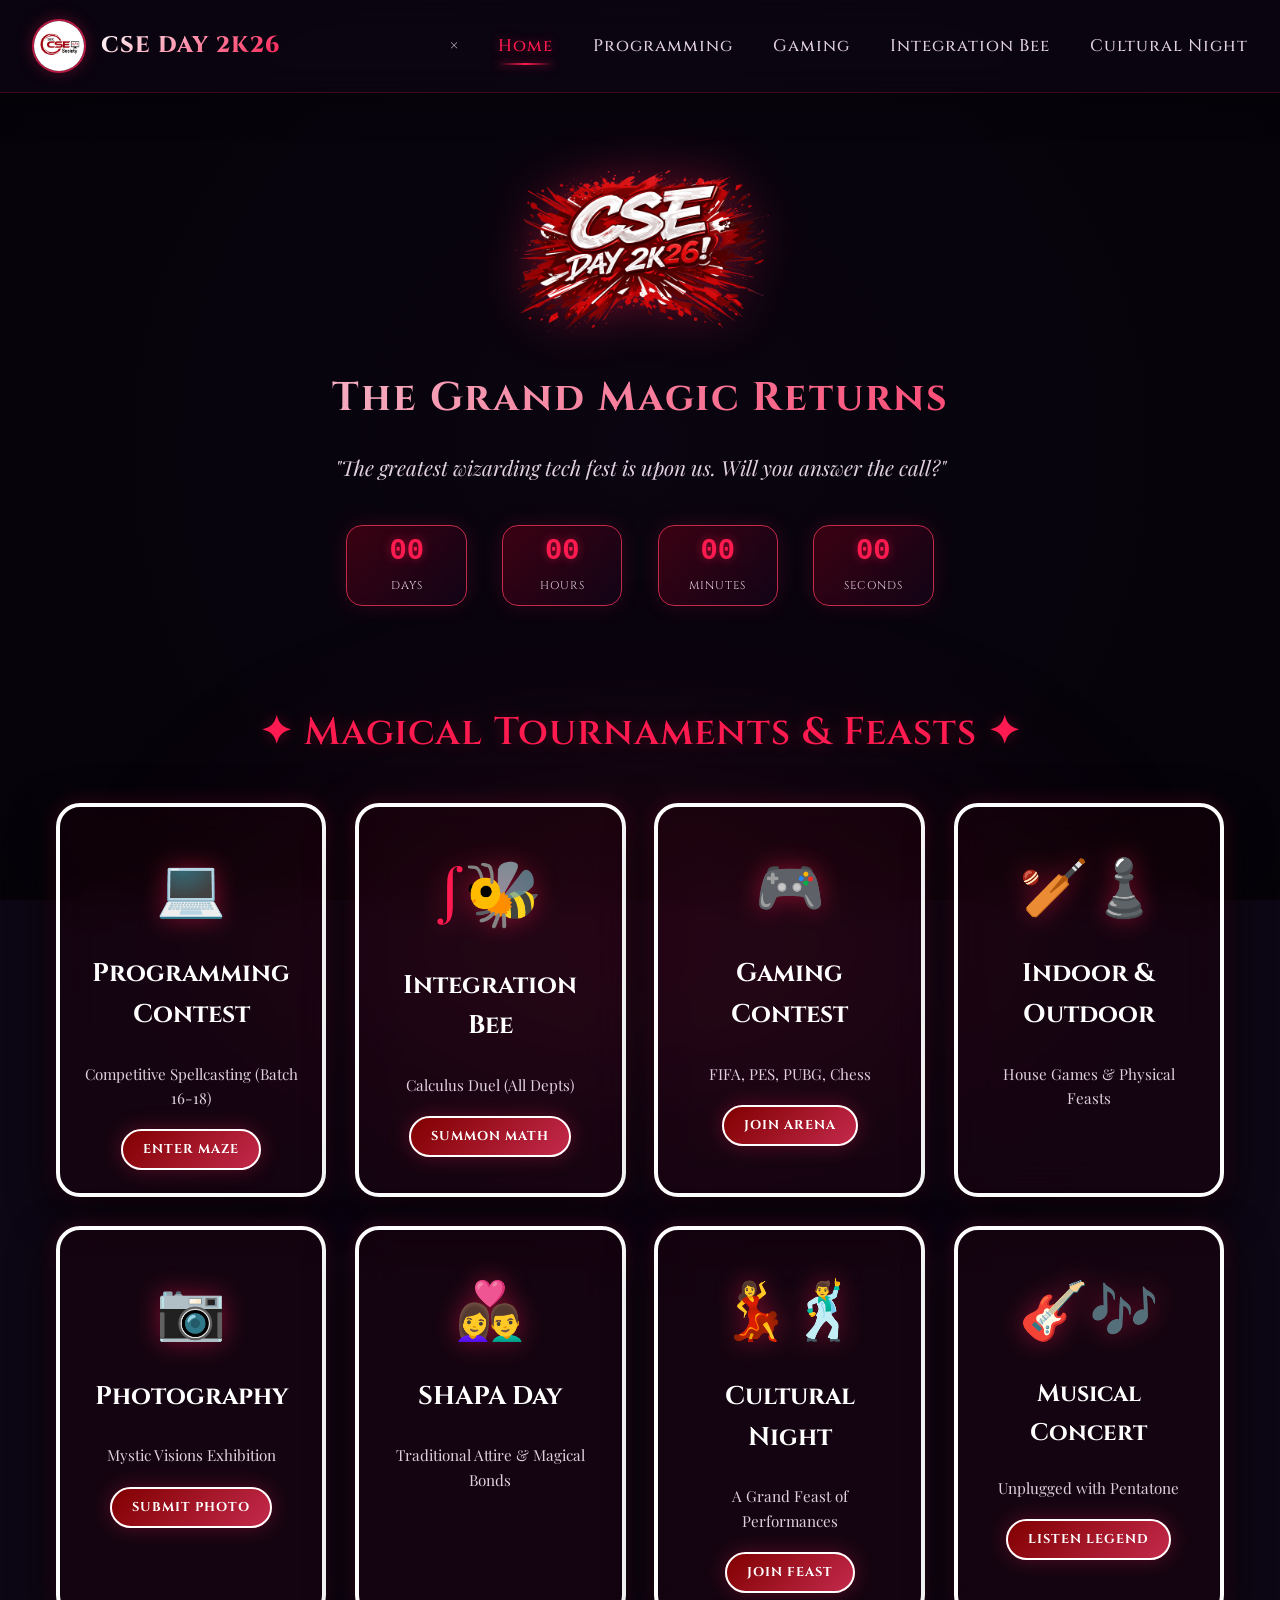
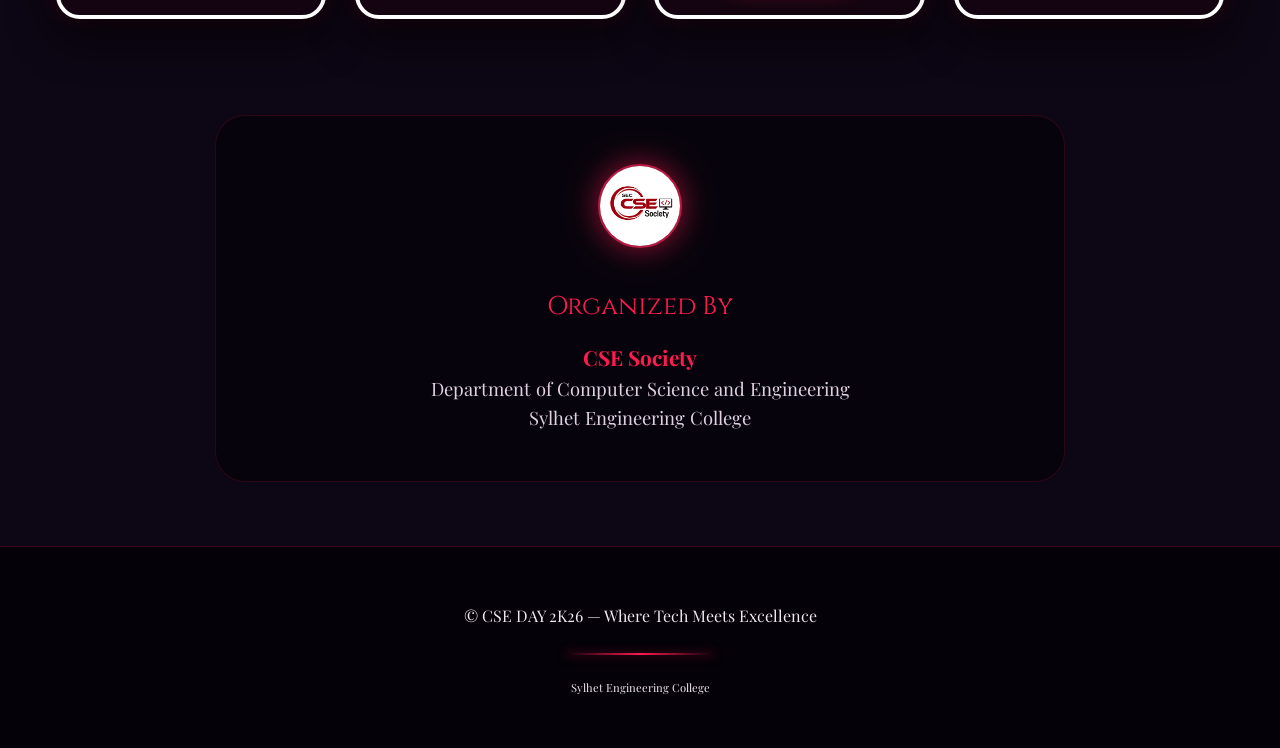
==== index.html @ 351ba182 "first" ====
<!DOCTYPE html>
<html lang="en">

<head>
  <meta charset="UTF-8">
  <meta name="viewport" content="width=device-width, initial-scale=1.0, viewport-fit=cover">
  <title>CSE DAY 2K26 | Tech Fest</title>
  <link rel="preconnect" href="https://fonts.googleapis.com">
  <link rel="preconnect" href="https://fonts.gstatic.com" crossorigin>
  <link
    href="https://fonts.googleapis.com/css2?family=Inter:opsz,wght@14..32,300;14..32,400;14..32,500;14..32,600;14..32,700&family=Cinzel:wght@400;500;600;700;800;900&family=Playfair+Display:ital,wght@0,400;0,500;0,600;0,700;1,400&display=swap"
    rel="stylesheet">
  <link rel="stylesheet" href="style.css">
  <style>
    /* Home specific minimal tweaks */
    .hero-content {
      position: relative;
      z-index: 5;
    }

    .countdown-container {
      margin: 2.5rem auto 0;
      animation: fadeInUp 1.5s ease;
    }

    .time-group {
      background: linear-gradient(135deg, rgba(80, 0, 20, 0.7), rgba(20, 5, 25, 0.8));
      border: 1px solid #c42a4c;
      box-shadow: 0 0 20px rgba(184, 26, 68, 0.2);
      backdrop-filter: blur(8px);
      padding: 0.6rem 1.2rem;
      border-radius: 16px;
      min-width: 80px;
      display: inline-block;
      margin: 0 0.5rem;
    }

    .time-group span:first-child {
      font-size: 1.8rem;
      font-weight: 700;
      font-family: monospace;
      display: block;
      line-height: 1.2;
      color: #ff1a4f;
      text-shadow: 0 0 10px rgba(255, 26, 79, 0.5);
    }

    .time-label {
      color: #e0d0e0;
      font-family: 'Cinzel', serif;
      font-size: 0.7rem;
      text-transform: uppercase;
      letter-spacing: 1px;
    }

    .event-card {
      padding: 2rem 1.5rem;
    }

    .events-grid {
      display: grid;
      grid-template-columns: repeat(auto-fit, minmax(260px, 1fr));
      gap: 1.8rem;
      max-width: 1200px;
      margin: 0 auto;
    }

    .section-title {
      text-align: center;
      font-size: 2.4rem;
      font-family: 'Cinzel', serif;
      margin-bottom: 2.5rem;
      font-weight: 600;
      color: #ff1a4f;
      letter-spacing: 1px;
      text-shadow: 0 0 15px rgba(255, 26, 79, 0.3);
    }

    @keyframes fadeInUp {
      from {
        opacity: 0;
        transform: translateY(20px);
      }

      to {
        opacity: 1;
        transform: translateY(0);
      }
    }
  </style>
</head>

<body>
  <div class="stars" id="starsContainer"></div>
  <div class="nav-overlay" id="navOverlay"></div>

  <!-- THE LEGENDARY FLYING BROOMSTICK -->
  <div class="broomstick" id="magicBroom">
    <svg viewBox="0 0 100 40" xmlns="http://www.w3.org/2000/svg">
      <path d="M5 20 C 5 20, 15 15, 30 18 C 45 21, 60 17, 75 20" stroke="#4a2c1d" stroke-width="3" fill="none"
        stroke-linecap="round" />
      <path d="M75 20 C 80 15, 95 12, 95 20 C 95 28, 80 25, 75 20" fill="#d4af37" opacity="0.8" />
      <path d="M72 18 L 98 12 M 72 20 L 98 20 M 72 22 L 98 28" stroke="#f0e68c" stroke-width="0.5" />
      <rect x="70" y="17" width="3" height="6" rx="1" fill="#8b4513" />
    </svg>
  </div>

  <div class="main-wrapper">

    <nav class="navbar">
      <div class="nav-container">
        <a href="index.html" class="nav-logo">
          <img src="images/logo.png" alt="CSE Society" class="logo-img"
            onerror="this.src='https://placehold.co/50x50/800000/ffffff?text=CSE'">
          <span class="logo-text">CSE DAY 2K26</span>
        </a>
        <ul class="nav-menu" id="navMenu">
          <div class="close-menu" id="closeMenu">&times;</div>
          <li><a href="index.html" class="nav-link active">Home</a></li>
          <li><a href="pages/programming.html" class="nav-link">Programming</a></li>
          <li><a href="pages/gaming.html" class="nav-link">Gaming</a></li>
          <li><a href="pages/integration-bee.html" class="nav-link">Integration Bee</a></li>
          <li><a href="pages/cultural.html" class="nav-link">Cultural Night</a></li>
        </ul>
        <div class="hamburger" id="hamburger">
          <span></span><span></span><span></span>
        </div>
      </div>
    </nav>

    <main>
      <!-- Legendary Flying Broomstick (Multi-Layered SVG) -->
      <div class="broomstick" id="magicBroom">
        <svg viewBox="0 0 512 512" style="filter: drop-shadow(0 0 10px rgba(255,26,79,0.3));">
          <!-- Handle -->
          <path
            d="M480 32c-17.7 0-32 14.3-32 32 0 4.1 1.1 7.9 2.9 11.4L208.6 317.7c-5.5-2.4-11.6-3.7-18.1-3.7-23.4 0-42.5 19.1-42.5 42.5s19.1 42.5 42.5 42.5 42.5-19.1 42.5-42.5c0-6.5-1.4-12.6-3.7-18.1L472.6 96.9c3.5 1.8 7.3 2.9 11.4 2.9 17.7 0 32-14.3 32-32s-14.3-32-32-32z"
            fill="#5d2f11" />
          <!-- Bristles Layer 1 -->
          <path d="M168 320c-40 0-80 20-100 60-20 40-20 90 10 110s90 10 110-10 20-90-20-160z" fill="#9e7e10" />
          <!-- Bristles Layer 2 -->
          <path d="M140 340c-30 0-60 15-75 45-15 30-15 70 5 85s70 5 85-5 15-70-15-125z" fill="#c9a11d" />
          <!-- Twine -->
          <rect x="175" y="325" width="40" height="15" rx="5" transform="rotate(-45 175 325)" fill="#b81a44" />
        </svg>
      </div>

      <div class="hero-aura"></div>
      <section class="hp-hero hero reveal" style="text-align:center; padding: 4rem 1.5rem 2rem; position:relative;">
        <div class="hero-content">
          <img src="images/event.png" alt="CSE DAY 2K26" class="event-logo"
            style="max-width:300px; margin: 0 auto; filter: drop-shadow(0 0 25px rgba(255,26,79,0.4)); display:block; animation: subtleFloat 3s infinite ease-in-out;"
            onerror="this.src='https://placehold.co/300x150/800000/ffffff?text=CSE+DAY+2K26'">
          <h1 class="hp-title event-title mt-2"
            style="font-family:'Cinzel', serif; font-size:2.5rem; margin:0.6rem 0 0.8rem; background: linear-gradient(135deg, #f0e0e8, #ff1a4f); -webkit-background-clip: text; background-clip: text; color: transparent; letter-spacing:2px;">
            The Grand Magic Returns</h1>
          <p class="hp-subtitle" style="font-size:1.3rem; color:#e0d0e0; font-style:italic;">"The greatest wizarding
            tech fest is upon us. Will you answer the call?"</p>

          <div class="countdown-container">
            <div class="countdown-card" style="display:flex; justify-content:center; gap:1.2rem; flex-wrap:wrap;">
              <div class="time-group"><span id="days">00</span><span class="time-label">Days</span></div>
              <div class="time-group"><span id="hours">00</span><span class="time-label">Hours</span></div>
              <div class="time-group"><span id="minutes">00</span><span class="time-label">Minutes</span></div>
              <div class="time-group"><span id="seconds">00</span><span class="time-label">Seconds</span></div>
            </div>
          </div>
        </div>
      </section>

      <!-- SHOWCASE CARDS SECTION -->
      <section class="events-section reveal" style="padding: 2rem 1.5rem;">
        <div class="container" style="max-width:1400px; margin:0 auto;">
          <h2 class="section-title">✦ Magical Tournaments & Feasts ✦</h2>
          <div class="events-grid explorer-grid">

            <!-- 1. Programming Contest -->
            <div class="event-card detail-card" style="margin:0; text-align:center;">
              <div class="card-inner">
                <span class="live-icon icon-code" style="font-size: 3.5rem;">💻</span>
                <h3 style="color:#ffffff; font-size:1.6rem; font-family:'Cinzel', serif;">Programming Contest</h3>
                <p style="color:#e0d0e0; margin-bottom:1.5rem; font-size:0.95rem;">Competitive Spellcasting (Batch
                  16-18)</p>
                <a href="pages/programming.html" class="register-btn"
                  style="padding:10px 20px; font-size:0.8rem; text-decoration:none;">Enter Maze</a>
              </div>
            </div>

            <!-- 2. Integration Bee -->
            <div class="event-card detail-card" style="margin:0; text-align:center;">
              <div class="card-inner">
                <div class="live-icon"
                  style="font-size: 4rem; color:#ff1a4f; font-family: 'Playfair Display', serif; display:inline-block;">
                  ∫<span class="flying-bee">🐝</span>
                </div>
                <h3 style="color:#ffffff; font-size:1.6rem; font-family:'Cinzel', serif; margin-top:0.5rem;">Integration
                  Bee</h3>
                <p style="color:#e0d0e0; margin-bottom:1.5rem; font-size:0.95rem;">Calculus Duel (All Depts)</p>
                <a href="pages/integration-bee.html" class="register-btn"
                  style="padding:10px 20px; font-size:0.8rem; text-decoration:none;" target="_blank">Summon Math</a>
              </div>
            </div>

            <!-- 3. Gaming Contest -->
            <div class="event-card detail-card" style="margin:0; text-align:center;">
              <div class="card-inner">
                <span class="live-icon icon-game" style="font-size: 3.5rem;">🎮</span>
                <h3 style="color:#ffffff; font-size:1.6rem; font-family:'Cinzel', serif;">Gaming Contest</h3>
                <p style="color:#e0d0e0; margin-bottom:1.5rem; font-size:0.95rem;">FIFA, PES, PUBG, Chess</p>
                <a href="pages/gaming.html" class="register-btn"
                  style="padding:10px 20px; font-size:0.8rem; text-decoration:none;">Join Arena</a>
              </div>
            </div>

            <!-- 4. Indoor & Outdoor Games -->
            <div class="event-card detail-card" style="margin:0; text-align:center;">
              <div class="card-inner">
                <span class="live-icon icon-sport" style="font-size: 3.5rem;">🏏♟️</span>
                <h3 style="color:#ffffff; font-size:1.6rem; font-family:'Cinzel', serif;">Indoor & Outdoor</h3>
                <p style="color:#e0d0e0; margin-bottom:1.5rem; font-size:0.95rem;">House Games & Physical Feasts</p>
                <!-- <span class="register-btn" -->
                <!-- style="background:rgba(255,255,255,0.05); border-color:rgba(255,255,255,0.2); padding:10px 20px; font-size:0.8rem; cursor:default; opacity:0.7;">On-site</span> -->
              </div>
            </div>

            <!-- 5. Photography Exhibition -->
            <div class="event-card detail-card" style="margin:0; text-align:center;">
              <div class="card-inner">
                <span class="live-icon icon-photo" style="font-size: 3.5rem;">📷</span>
                <h3 style="color:#ffffff; font-size:1.6rem; font-family:'Cinzel', serif;">Photography</h3>
                <p style="color:#e0d0e0; margin-bottom:1.5rem; font-size:0.95rem;">Mystic Visions Exhibition</p>
                <a href="https://www.facebook.com/share/p/17U1YcgSrh/" class="register-btn"
                  style="padding:10px 20px; font-size:0.8rem; text-decoration:none;">Submit Photo</a>

                <!-- <span class="register-btn" style="background:rgba(255,255,255,0.05); border-color:rgba(255,255,255,0.2); padding:10px 20px; font-size:0.8rem; cursor:default; opacity:0.7;">Coming Soon</span> -->
              </div>
            </div>

            <!-- 6. SHAPA Day -->
            <div class="event-card detail-card" style="margin:0; text-align:center;">
              <div class="card-inner">
                <span class="live-icon icon-love" style="font-size: 3.5rem;">👩‍❤️‍👨</span>
                <h3 style="color:#ffffff; font-size:1.6rem; font-family:'Cinzel', serif;">SHAPA Day</h3>
                <p style="color:#e0d0e0; margin-bottom:1.5rem; font-size:0.95rem;">Traditional Attire & Magical Bonds
                </p>
                <!-- <span class="register-btn" style="background:rgba(255,255,255,0.05); border-color:rgba(255,255,255,0.2); padding:10px 20px; font-size:0.8rem; cursor:default; opacity:0.7;">April 7</span> -->
              </div>
            </div>

            <!-- 7. Cultural Night -->
            <div class="event-card detail-card" style="margin:0; text-align:center;">
              <div class="card-inner">
                <span class="live-icon icon-dance" style="font-size: 3.5rem;">💃🕺</span>
                <h3 style="color:#ffffff; font-size:1.6rem; font-family:'Cinzel', serif;">Cultural Night</h3>
                <p style="color:#e0d0e0; margin-bottom:1.5rem; font-size:0.95rem;">A Grand Feast of Performances</p>
                <a href="pages/cultural.html" class="register-btn"
                  style="padding:10px 20px; font-size:0.8rem; text-decoration:none;">Join Feast</a>
              </div>
            </div>

            <!-- 8. Musical Concert -->
            <div class="event-card detail-card" style="margin:0; text-align:center;">
              <div class="card-inner">
                <span class="live-icon icon-music" style="font-size: 3.5rem;">🎸🎶</span>
                <h3 style="color:#ffffff; font-size:1.5rem; font-family:'Cinzel', serif;">Musical Concert</h3>
                <p style="color:#e0d0e0; margin-bottom:1.5rem; font-size:0.95rem;">Unplugged with Pentatone</p>
                <a href="pages/cultural.html" class="register-btn"
                  style="padding:10px 20px; font-size:0.8rem; text-decoration:none;">Listen Legend</a>
              </div>
            </div>

          </div>
        </div>
      </section>

      <!-- ORGANIZER SECTION -->
      <section class="organizer-section reveal"
        style="padding: 3rem 1.5rem; text-align: center; max-width:800px; margin:4rem auto; background:rgba(0,0,0,0.4); border-radius:30px; border:1px solid rgba(184,26,68,0.2);">
        <div class="container">
          <div class="organizer-logo">
            <img src="images/logo.png" alt="CSE Society Logo"
              style="height:80px; filter:drop-shadow(0 0 15px rgba(255,26,79,0.6)); border-radius:50%; border:2px solid #b81a44; margin-bottom:1rem;"
              onerror="this.src='https://placehold.co/70x70/800000/ffffff?text=CSE'">
          </div>
          <div class="organizer-title"
            style="font-family:'Cinzel', serif; font-size:1.6rem; color:#ff1a4f; margin-top:1rem; margin-bottom:0.8rem;">
            Organized By</div>
          <div class="organizer-text"
            style="font-family:'Playfair Display', serif; font-size:1.15rem; color:#e0d0e0; line-height:1.6;"><strong
              style="color:#ff1a4f; font-size:1.3rem;">CSE Society</strong><br>Department of Computer Science and
            Engineering<br>Sylhet Engineering College</div>
        </div>
      </section>
    </main>

    <!-- Footer Refined -->
    <footer class="footer">
      <div class="footer-content">
        <p>© CSE DAY 2K26 — Where Tech Meets Excellence</p>
        <div class="magic-separator"></div>
        <p style="font-size:0.7rem;">Sylhet Engineering College</p>
      </div>
    </footer>
  </div>

  <script>
    // Countdown Timer (Revised)
    function updateCountdown() {
      const target = new Date(2026, 3, 7, 9, 0, 0);
      const now = new Date();
      const diff = target - now;
      if (diff <= 0) {
        document.getElementById('days').innerText = '00';
        document.getElementById('hours').innerText = '00';
        document.getElementById('minutes').innerText = '00';
        document.getElementById('seconds').innerText = '00';
        return;
      }
      const days = Math.floor(diff / (1000 * 60 * 60 * 24));
      const hours = Math.floor((diff % (86400000)) / 3600000);
      const mins = Math.floor((diff % 3600000) / 60000);
      const secs = Math.floor((diff % 60000) / 1000);
      document.getElementById('days').innerText = days < 10 ? '0' + days : days;
      document.getElementById('hours').innerText = hours < 10 ? '0' + hours : hours;
      document.getElementById('minutes').innerText = mins < 10 ? '0' + mins : mins;
      document.getElementById('seconds').innerText = secs < 10 ? '0' + secs : secs;
    }
    setInterval(updateCountdown, 1000);
    updateCountdown();

    // Mobile Menu Toggle
    const hamburger = document.getElementById('hamburger');
    const navMenu = document.getElementById('navMenu');
    if (hamburger && navMenu) {
      hamburger.addEventListener('click', () => { navMenu.classList.toggle('active'); hamburger.classList.toggle('active'); });
    }
    document.querySelectorAll('.nav-link').forEach(link => { link.addEventListener('click', () => { if (navMenu) navMenu.classList.remove('active'); }); });

    // Magical Broom Sparkle Trail
    function createSparkle(x, y) {
      const sparkle = document.createElement('div');
      sparkle.className = 'star';
      sparkle.style.width = '3px';
      sparkle.style.height = '3px';
      sparkle.style.left = x + 'px';
      sparkle.style.top = y + 'px';
      sparkle.style.boxShadow = '0 0 8px #ff1a4f';
      sparkle.style.background = '#fff';
      sparkle.style.opacity = '1';
      document.body.appendChild(sparkle);
      setTimeout(() => { sparkle.style.opacity = '0'; sparkle.style.transform = 'translateY(10px)'; setTimeout(() => sparkle.remove(), 1000); }, 100);
    }

    const broom = document.getElementById('magicBroom');
    if (broom) {
      setInterval(() => {
        const rect = broom.getBoundingClientRect();
        createSparkle(rect.left + rect.width / 2, rect.top + rect.height / 2);
      }, 150);
    }

    // Scroll Reveal Intersection Observer
    const observer = new IntersectionObserver((entries) => {
      entries.forEach(entry => {
        if (entry.isIntersecting) {
          entry.target.style.opacity = '1';
          entry.target.style.transform = 'translateY(0)';
        }
      });
    }, { threshold: 0.1 });

    document.querySelectorAll('.reveal').forEach(el => {
      el.style.opacity = '0';
      el.style.transform = 'translateY(30px)';
      el.style.transition = 'all 0.8s cubic-bezier(0.4, 0, 0.2, 1)';
      observer.observe(el);
    });

    // Magical Stars & Particles
    function createStars() {
      const starsDiv = document.getElementById('starsContainer');
      if (!starsDiv) return;
      starsDiv.innerHTML = '';
      for (let i = 0; i < 150; i++) {
        const star = document.createElement('div');
        star.className = 'star';
        const size = Math.random() * 2.5;
        star.style.width = size + 'px'; star.style.height = size + 'px';
        star.style.left = Math.random() * 100 + '%'; star.style.top = Math.random() * 100 + '%';
        star.style.animationDelay = Math.random() * 5 + 's';
        starsDiv.appendChild(star);
      }
    }
    createStars();
  </script>
</body>

</html>
---- style.css ----
html, body {
  width: 100%;
  overflow-x: hidden;
  position: relative;
  background-color: #0d0614;
}

body {
  margin: 0;
  padding: 0;
  color: #f0e6f0;
  font-family: 'Playfair Display', serif;
  line-height: 1.6;
  background-image: 
    radial-gradient(circle at 15% 50%, rgba(60, 10, 30, 0.4), transparent 50%),
    radial-gradient(circle at 85% 30%, rgba(20, 10, 50, 0.4), transparent 50%);
  background-attachment: fixed;
}

/* Animated Stars Background */
.stars {
  position: fixed;
  top: 0;
  left: 0;
  width: 100%;
  height: 100%;
  pointer-events: none;
  z-index: 0;
  background: radial-gradient(circle at center, #0a0510 0%, #050208 100%);
}
.star {
  position: absolute;
  background: white;
  border-radius: 50%;
  opacity: 0;
  animation: twinkle var(--duration, 3s) infinite alternate;
  box-shadow: 0 0 10px rgba(255, 255, 255, 0.8);
}
@keyframes twinkle {
  0% { opacity: 0.1; transform: scale(0.8);}
  100% { opacity: 0.8; transform: scale(1.2);}
}

/* Floating particles (magical dust) */
.particle {
  position: fixed;
  pointer-events: none;
  background: radial-gradient(circle, #ffb3c6, transparent);
  border-radius: 50%;
  filter: blur(3px);
  animation: floatParticle 8s infinite ease-in-out;
  z-index: 0;
  box-shadow: 0 0 15px #ff3366;
}
@keyframes floatParticle {
  0% { transform: translateY(0) translateX(0) scale(1); opacity: 0;}
  50% { opacity: 0.5; transform: translateY(-40px) translateX(30px) scale(1.3);}
  100% { transform: translateY(-80px) translateX(-15px) scale(0.7); opacity: 0;}
}

/* Main content wrapper with overflow clipping for particles and broom */
.main-wrapper {
  position: relative;
  z-index: 2;
  min-height: 100vh;
  display: flex;
  flex-direction: column;
  overflow: hidden; 
  width: 100%;
}
main {
  flex: 1;
}

/* Growing aura behind hero */
.hero-aura {
  position: absolute;
  top: 40%;
  left: 50%;
  transform: translate(-50%, -50%);
  width: 80%;
  height: 500px;
  background: radial-gradient(ellipse, rgba(138, 20, 60, 0.25), transparent 70%);
  filter: blur(80px);
  pointer-events: none;
  z-index: 0;
}

/* Navbar */
.navbar {
  position: sticky;
  top: 0;
  z-index: 100;
  background: rgba(13, 6, 20, 0.7);
  backdrop-filter: blur(16px);
  -webkit-backdrop-filter: blur(16px);
  border-bottom: 1px solid rgba(184, 26, 68, 0.3);
  padding: 1rem 2rem;
  box-shadow: 0 4px 30px rgba(0, 0, 0, 0.5);
}
.nav-container {
  max-width: 1400px;
  margin: 0 auto;
  display: flex;
  justify-content: space-between;
  align-items: center;
}
.nav-logo {
  display: flex;
  align-items: center;
  gap: 15px;
  text-decoration: none;
}
.logo-img {
  height: 50px;
  width: auto;
  border-radius: 50%;
  border: 2px solid #b81a44;
  box-shadow: 0 0 15px rgba(184, 26, 68, 0.4);
  background: #000;
  transition: transform 0.3s ease;
}
.nav-logo:hover .logo-img {
  transform: rotate(5deg) scale(1.05);
}
.logo-text {
  font-family: 'Cinzel', serif;
  font-weight: 800;
  font-size: 1.4rem;
  background: linear-gradient(135deg, #ffffff, #ff1a4f);
  -webkit-background-clip: text;
  background-clip: text;
  color: transparent;
  letter-spacing: 1px;
  text-transform: uppercase;
}
.nav-menu {
  display: flex;
  gap: 2.5rem;
  list-style: none;
}
.nav-link {
  text-decoration: none;
  color: #e0d0e0;
  font-weight: 500;
  font-family: 'Cinzel', serif;
  transition: all 0.3s cubic-bezier(0.25, 0.46, 0.45, 0.94);
  font-size: 1.05rem;
  letter-spacing: 1px;
  position: relative;
  padding: 0.5rem 0;
}
.nav-link::after {
  content: '';
  position: absolute;
  width: 0;
  height: 2px;
  bottom: 0;
  left: 50%;
  background: linear-gradient(90deg, transparent, #ff1a4f, transparent);
  transition: width 0.3s ease, left 0.3s ease;
  box-shadow: 0 0 8px rgba(255, 26, 79, 0.6);
}
.nav-link:hover::after, .nav-link.active::after {
  width: 100%;
  left: 0;
}
.nav-link:hover, .nav-link.active {
  color: #ff1a4f;
  text-shadow: 0 0 10px rgba(255, 26, 79, 0.5);
}
.hamburger {
  display: none;
  flex-direction: column;
  cursor: pointer;
  z-index: 101;
}
.hamburger span {
  width: 30px;
  height: 3px;
  background: #ff1a4f;
  margin: 4px;
  border-radius: 3px;
  transition: 0.4s;
  box-shadow: 0 0 5px rgba(255, 26, 79, 0.5);
}

/* Natural Magical Floating Broom (Restored & Enhanced) */
.broomstick {
  position: fixed; /* Fixed so it follows scroll magically */
  top: 15%;
  left: -300px; /* Start off-screen */
  width: 160px;
  height: auto;
  z-index: 10000; /* Above almost everything */
  filter: drop-shadow(0 0 15px rgba(255, 26, 79, 0.6));
  pointer-events: none;
  transition: transform 0.1s linear; /* Smooth micro-tilts */
  opacity: 1;
}

/* Permanent Magic Float for All Cards */
@keyframes magicFloat {
  0%, 100% { transform: translateY(0) rotate(0deg); }
  25% { transform: translateY(-12px) rotate(-1.5deg); }
  75% { transform: translateY(8px) rotate(1.5deg); }
}

.floating-card, .detail-card {
  animation: magicFloat 8s infinite ease-in-out;
}

/* Scroll Reveal Base Classes */
.reveal {
  opacity: 0;
  transform: translateY(30px);
  transition: all 0.8s cubic-bezier(0.4, 0, 0.2, 1);
}
.reveal.active {
  opacity: 1;
  transform: translateY(0);
}

/* "Live" Event Icon Animations */
.live-icon { display: block; margin-bottom: 1rem; filter: drop-shadow(0 0 12px rgba(255, 26, 79, 0.45)); position:relative; transition: transform 0.3s ease;}

/* Icon: Code Duel (Pulsing) */
.icon-code { animation: techPulse 2.5s infinite alternate ease-in-out; }
@keyframes techPulse { from { transform: scale(1); filter: brightness(1); } to { transform: scale(1.1); filter: brightness(1.3) drop-shadow(0 0 15px #ff1a4f); } }

/* Icon: Gaming (Floating) */
.icon-game { animation: controllerFloat 3.5s infinite ease-in-out; }
@keyframes controllerFloat { 0%, 100% { transform: translateY(0) rotate(-5deg); } 50% { transform: translateY(-15px) rotate(5deg); } }

/* Icon: Sports (Bouncing) */
.icon-sport { animation: sportBlink 2s infinite ease-in-out; }
@keyframes sportBlink { 0%, 100% { transform: scale(1); opacity: 1; } 50% { transform: scale(1.1); opacity: 0.85; } }

/* Icon: Photo (Soft Snap) */
.icon-photo { animation: focusSnap 4s infinite ease-in-out; }
@keyframes focusSnap { 0%, 100% { transform: scale(1); } 90% { transform: scale(1); } 95% { transform: scale(0.9); } }

/* Icon: SHAPA (Heartbeat) */
.icon-love { animation: magicHeartbeat 1.8s infinite cubic-bezier(0.4, 0, 0.6, 1); }
@keyframes magicHeartbeat { 0% { transform: scale(1); } 14% { transform: scale(1.25); } 28% { transform: scale(1); } 42% { transform: scale(1.25); } 70% { transform: scale(1); } }

/* Icon: Cultural (Rhythmic Sway) */
.icon-dance { animation: vibeSway 3s infinite ease-in-out; transform-origin: bottom; }
@keyframes vibeSway { 0%, 100% { transform: rotate(-8deg); } 50% { transform: rotate(8deg); } }

/* Icon: Music (Floating Notes) */
.icon-music { animation: meloFloat 4.5s infinite ease-in-out; }
@keyframes meloFloat { 0%, 100% { transform: translateY(0) scale(1); } 50% { transform: translateY(-12px) scale(1.05); } }

/* Page Generic Hero */
.event-detail-hero {
  text-align: center;
  padding: 4rem 1.5rem 2rem;
  position: relative;
}
.glowing-text {
  font-size: 3.5rem;
  color: #ffffff;
  text-shadow: 0 0 25px rgba(255, 26, 79, 0.6), 0 0 10px rgba(128, 0, 32, 0.8);
  margin-bottom: 0.5rem;
  letter-spacing: 2px;
  text-transform: uppercase;
}
.event-detail-hero p {
  font-size: 1.3rem;
  color: #e6d0dc;
  max-width: 700px;
  margin: 0 auto;
  font-style: italic;
  opacity: 0.9;
}

/* Detailed Cards - Refined for HP Style (Crystal Glass Overhaul) */
.detail-card {
  max-width: 900px;
  margin: 1rem auto 4rem;
  background: rgba(45, 0, 10, 0.25); /* Crystal Subtlety Reverted */
  padding: 3rem;
  border-radius: 24px;
  border: 4px solid #ffffff; /* Premium White Border */
  backdrop-filter: blur(20px);
  -webkit-backdrop-filter: blur(20px);
  box-shadow: 0 15px 45px rgba(0, 0, 0, 0.8), 0 0 20px rgba(184, 26, 68, 0.3);
  transition: all 0.4s cubic-bezier(0.175, 0.885, 0.32, 1.275);
  animation: magicFloat 8s infinite ease-in-out;
}
.detail-card:hover {
  transform: translateY(-12px) scale(1.02);
  box-shadow: 0 25px 60px rgba(0, 0, 0, 0.9), 0 0 50px rgba(255, 26, 79, 0.7);
  border-color: #ff1a4f;
  background: rgba(80, 0, 20, 0.4);
}
.detail-card h2 {
  font-family: 'Cinzel', serif;
  font-size: 2.2rem;
  color: #ffffff;
  border-bottom: 2px solid rgba(255, 255, 255, 0.2);
  padding-bottom: 0.5rem;
  margin-bottom: 1.5rem;
}
.rules-list {
  margin: 0 0 2rem 1.5rem;
}
.rules-list li {
  margin-bottom: 0.8rem;
  font-size: 1.15rem;
  color: #e0d0e0;
  position: relative;
  list-style: none;
}
.rules-list li::before {
  content: '✦';
  color: #ff1a4f;
  position: absolute;
  left: -25px;
  top: 1px;
  font-size: 1rem;
  text-shadow: 0 0 5px rgba(255, 26, 79, 0.6);
}

/* Prize Badges */
.prize-badge {
  background: linear-gradient(135deg, rgba(80, 20, 40, 0.8), rgba(30, 5, 15, 0.9));
  display: inline-flex;
  align-items: center;
  padding: 8px 18px;
  border-radius: 30px;
  margin: 8px 6px;
  font-size: 1.05rem;
  border: 1px solid rgba(184, 26, 68, 0.4);
  box-shadow: 0 4px 15px rgba(0,0,0,0.4);
  color: #fff;
  font-family: 'Cinzel', serif;
  transition: all 0.3s ease;
}
.prize-badge:hover {
  transform: translateY(-3px) scale(1.05);
  border-color: #ff1a4f;
  box-shadow: 0 8px 25px rgba(255, 26, 79, 0.3);
}

/* Generic Button */
.register-btn {
  background: linear-gradient(135deg, #800000, #c42a4c);
  border: 2px solid #ffffff;
  padding: 14px 35px;
  font-size: 1.2rem;
  font-weight: bold;
  border-radius: 50px;
  color: #ffffff;
  cursor: pointer;
  transition: all 0.3s cubic-bezier(0.175, 0.885, 0.32, 1.275);
  font-family: 'Cinzel', serif;
  margin-top: 2rem;
  box-shadow: 0 0 20px rgba(184, 26, 68, 0.4);
  text-transform: uppercase;
  letter-spacing: 1px;
}
.register-btn:hover {
  transform: scale(1.08) translateY(-4px);
  box-shadow: 0 10px 40px rgba(255, 26, 79, 0.8);
  border-color: #ff1a4f;
}

/* Footer Focus */
.footer {
  background: rgba(5, 2, 8, 0.95);
  border-top: 1px solid rgba(184, 26, 68, 0.3);
  text-align: center;
  padding: 2.5rem 1.5rem;
  margin-top: auto;
  backdrop-filter: blur(15px);
}
.magic-separator {
  width: 150px;
  height: 2px;
  background: linear-gradient(90deg, transparent, #ff1a4f, transparent);
  margin: 1.5rem auto;
  box-shadow: 0 0 10px rgba(255, 26, 79, 0.5);
}
/* Mobile Menu Overlay Backdrop */
.nav-overlay {
  position: fixed;
  top: 0;
  left: 0;
  width: 100%;
  height: 100%;
  background: rgba(0, 0, 0, 0.7);
  backdrop-filter: blur(8px);
  z-index: 998;
  opacity: 0;
  visibility: hidden;
  transition: opacity 0.4s ease;
}
.nav-overlay.active {
  opacity: 1;
  visibility: visible;
}

/* ULTIMATE RESPONSIVE REFINEMENT (v3) */
html, body { overflow-x: hidden; width: 100%; position: relative;}
.main-wrapper { overflow: hidden; width: 100%; position: relative;}

.explorer-grid {
  display: grid;
  grid-template-columns: repeat(4, 1fr);
  grid-gap: 2.5rem;
  max-width: 1400px;
  margin: 4rem auto;
  padding: 0 2rem;
}

@media (max-width: 1200px) {
  .explorer-grid { grid-template-columns: repeat(3, 1fr); gap: 2rem; }
}

@media (max-width: 900px) {
  .explorer-grid { grid-template-columns: repeat(2, 1fr); gap: 1.5rem; padding: 0 1.5rem; }
  .glowing-text { font-size: 2.8rem; }
  .navbar { padding: 1rem 1.5rem; }
}

@media (max-width: 768px) {
  .close-menu { 
    display: block !important; 
    position: absolute; 
    top: 25px; 
    right: 25px; 
    font-size: 2.5rem; 
    color: #ff1a4f; 
    cursor: pointer; 
    z-index: 1001;
    line-height: 1;
  }
  .nav-menu {
    position: fixed;
    right: -100%;
    top: 0;
    flex-direction: column;
    background: rgba(25, 0, 10, 0.98); 
    backdrop-filter: blur(35px);
    width: 280px; /* Simplified Width */
    height: 100vh;
    padding: 6rem 1.5rem;
    gap: 2rem;
    transition: 0.5s cubic-bezier(0.19, 1, 0.22, 1);
    box-shadow: -15px 0 40px rgba(0,0,0,0.9);
    border-left: 2px solid rgba(255, 26, 79, 0.5);
    border-radius: 40px 0 0 40px; 
    z-index: 1000;
    align-items: center;
    text-align: center;
  }
  .nav-menu.active { right: 0; }
  .hamburger { display: flex; }
  
  .detail-card { padding: 2.5rem; margin-bottom: 2.5rem; }
}

@media (max-width: 600px) {
  /* THE MAGICAL 2-COLUMN MOBILE GRID WITH X-AXIS MARGIN */
  .explorer-grid { 
    grid-template-columns: 1fr 1fr; 
    column-gap: 0.8rem; 
    row-gap: 1.2rem;
    padding: 0 1.5rem; /* Increased X Margin for the Grid */
    margin: 2.5rem auto;
  }
  .detail-card { 
    padding: 1.2rem 0.8rem; 
    border-radius: 18px; 
    border-width: 3px; 
    margin: 0 0.2rem; /* Subtle Extra Card Margin */
  }
  .detail-card h3 { font-size: 1.1rem !important; margin-top: 0.5rem; }
  .live-icon { font-size: 2.2rem !important; margin-bottom: 0.5rem !important; }
  .register-btn { font-size: 0.75rem !important; padding: 10px 12px !important; }

  .glowing-text { font-size: 2.2rem; }
  .navbar { padding: 0.8rem 1.2rem; }
  .logo-text { font-size: 1.2rem; }
  .logo-img { height: 42px; }
  .broomstick { width: 100px; }
}
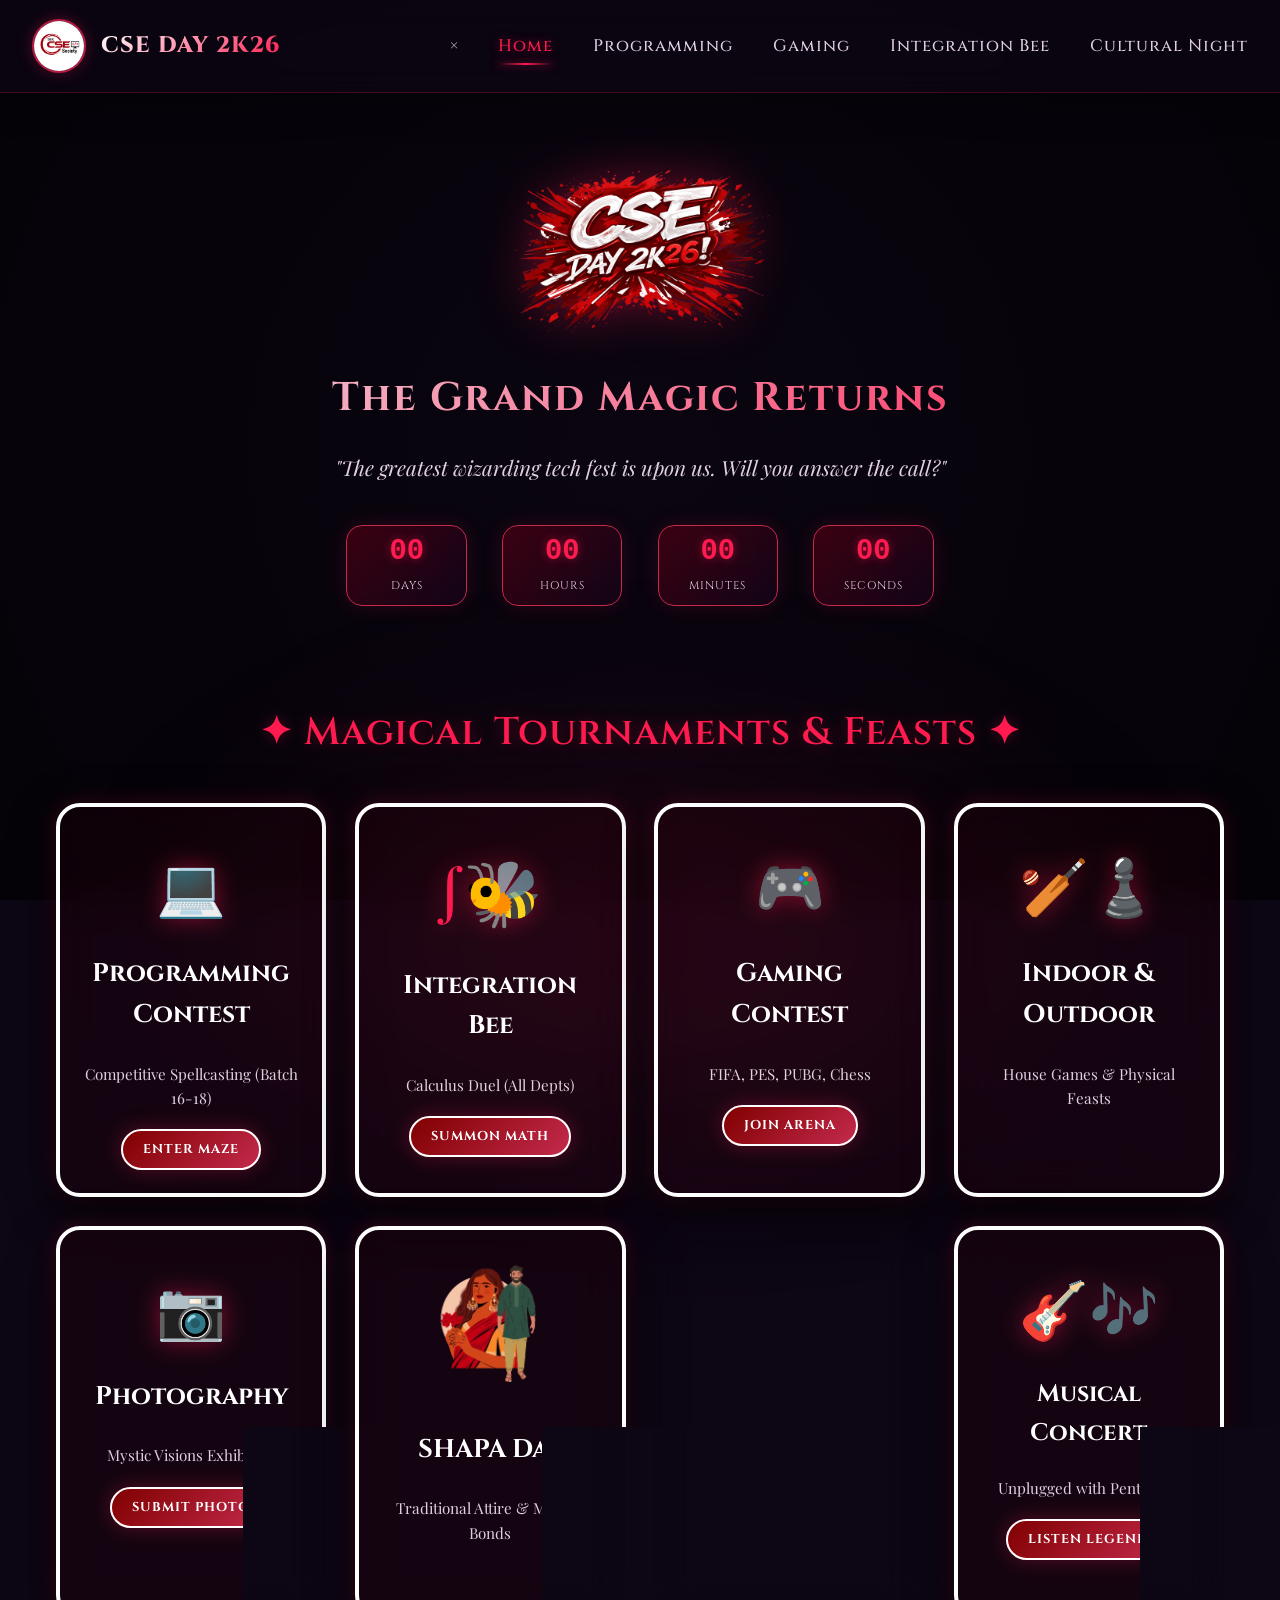
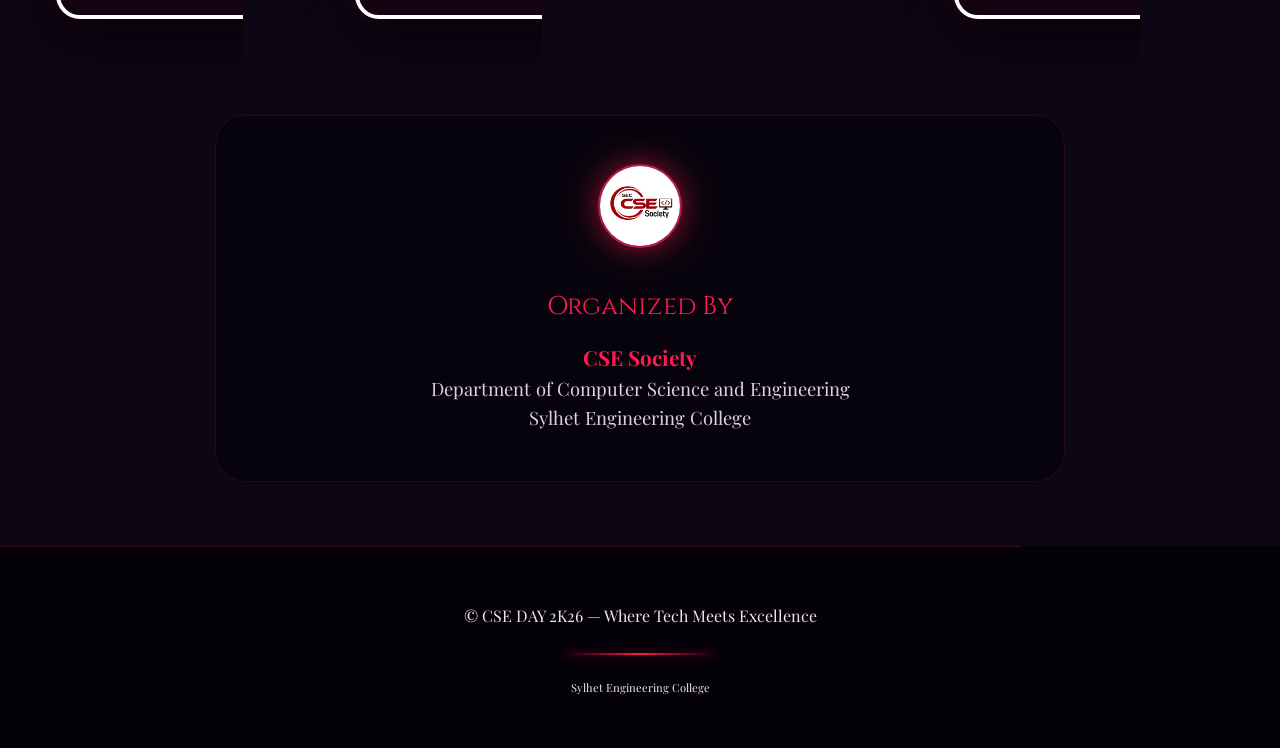
==== commit d53b6e74: "second" ====
--- a/index.html
+++ b/index.html
@@ -95,7 +95,7 @@
   <div class="nav-overlay" id="navOverlay"></div>
 
   <!-- THE LEGENDARY FLYING BROOMSTICK -->
-  <div class="broomstick" id="magicBroom">
+  <div class="broomstick static-broom" id="staticBroom">
     <svg viewBox="0 0 100 40" xmlns="http://www.w3.org/2000/svg">
       <path d="M5 20 C 5 20, 15 15, 30 18 C 45 21, 60 17, 75 20" stroke="#4a2c1d" stroke-width="3" fill="none"
         stroke-linecap="round" />
@@ -239,7 +239,7 @@
             <!-- 6. SHAPA Day -->
             <div class="event-card detail-card" style="margin:0; text-align:center;">
               <div class="card-inner">
-                <span class="live-icon icon-love" style="font-size: 3.5rem;">👩‍❤️‍👨</span>
+                <img src="images/shapa day.png" alt="SHAPA Day" style="width: 120px; height: 120px; object-fit: contain; margin-bottom: 1rem;">
                 <h3 style="color:#ffffff; font-size:1.6rem; font-family:'Cinzel', serif;">SHAPA Day</h3>
                 <p style="color:#e0d0e0; margin-bottom:1.5rem; font-size:0.95rem;">Traditional Attire & Magical Bonds
                 </p>
@@ -352,11 +352,55 @@
     }
 
     const broom = document.getElementById('magicBroom');
+    const staticBroom = document.getElementById('staticBroom');
+    
     if (broom) {
+      // Random flight pattern for main broomstick
+      const flights = ['randomFlight1', 'randomFlight2', 'randomFlight3', 'randomFlight4'];
+      
+      function startRandomFlight() {
+        const randomFlight = flights[Math.floor(Math.random() * flights.length)];
+        broom.style.animation = `${randomFlight} 8s linear forwards`;
+        
+        // After animation completes, start next random flight
+        setTimeout(() => {
+          startRandomFlight();
+        }, 8000);
+      }
+      
+      startRandomFlight();
+      
+      // Sparkle trail for main broomstick
       setInterval(() => {
         const rect = broom.getBoundingClientRect();
         createSparkle(rect.left + rect.width / 2, rect.top + rect.height / 2);
       }, 150);
+    }
+    
+    if (staticBroom) {
+      // Random flight pattern for static broomstick
+      const staticFlights = ['staticFlight1', 'staticFlight2', 'staticFlight3', 'staticFlight4'];
+      
+      function startStaticRandomFlight() {
+        const randomFlight = staticFlights[Math.floor(Math.random() * staticFlights.length)];
+        staticBroom.style.animation = `${randomFlight} 10s linear forwards`;
+        
+        // After animation completes, start next random flight
+        setTimeout(() => {
+          startStaticRandomFlight();
+        }, 10000);
+      }
+      
+      // Start static broom flight after a delay
+      setTimeout(() => {
+        startStaticRandomFlight();
+      }, 2000);
+      
+      // Sparkle trail for static broomstick (less frequent)
+      setInterval(() => {
+        const rect = staticBroom.getBoundingClientRect();
+        createSparkle(rect.left + rect.width / 2, rect.top + rect.height / 2);
+      }, 200);
     }
 
     // Scroll Reveal Intersection Observer
--- a/style.css
+++ b/style.css
@@ -188,15 +188,66 @@
 /* Natural Magical Floating Broom (Restored & Enhanced) */
 .broomstick {
   position: fixed; /* Fixed so it follows scroll magically */
-  top: 15%;
-  left: -300px; /* Start off-screen */
   width: 160px;
   height: auto;
   z-index: 10000; /* Above almost everything */
   filter: drop-shadow(0 0 15px rgba(255, 26, 79, 0.6));
   pointer-events: none;
-  transition: transform 0.1s linear; /* Smooth micro-tilts */
   opacity: 1;
+}
+
+.static-broom {
+  width: 120px;
+  transform: rotate(45deg) scaleX(-1);
+  opacity: 0.7;
+}
+
+@keyframes randomFlight1 {
+  0% { top: 10%; left: -300px; transform: rotate(-20deg); }
+  50% { transform: rotate(10deg); }
+  100% { top: 30%; left: 110%; transform: rotate(-20deg); }
+}
+
+@keyframes randomFlight2 {
+  0% { top: 60%; left: -300px; transform: rotate(20deg); }
+  50% { transform: rotate(-10deg); }
+  100% { top: 20%; left: 110%; transform: rotate(20deg); }
+}
+
+@keyframes randomFlight3 {
+  0% { bottom: 20%; left: -300px; transform: rotate(-15deg); }
+  50% { transform: rotate(15deg); }
+  100% { bottom: 50%; left: 110%; transform: rotate(-15deg); }
+}
+
+@keyframes randomFlight4 {
+  0% { top: 40%; left: -300px; transform: rotate(25deg); }
+  50% { transform: rotate(-5deg); }
+  100% { top: 60%; left: 110%; transform: rotate(25deg); }
+}
+
+@keyframes staticFlight1 {
+  0% { bottom: 10%; right: -300px; transform: rotate(45deg) scaleX(-1); }
+  50% { transform: rotate(35deg) scaleX(-1); }
+  100% { bottom: 40%; right: 110%; transform: rotate(45deg) scaleX(-1); }
+}
+
+@keyframes staticFlight2 {
+  0% { top: 70%; right: -300px; transform: rotate(-30deg) scaleX(-1); }
+  50% { transform: rotate(-20deg) scaleX(-1); }
+  100% { top: 30%; right: 110%; transform: rotate(-30deg) scaleX(-1); }
+}
+
+@keyframes staticFlight3 {
+  0% { bottom: 60%; right: -300px; transform: rotate(60deg) scaleX(-1); }
+  50% { transform: rotate(50deg) scaleX(-1); }
+  100% { bottom: 20%; right: 110%; transform: rotate(60deg) scaleX(-1); }
+}
+
+@keyframes staticFlight4 {
+  0% { top: 20%; right: -300px; transform: rotate(-45deg) scaleX(-1); }
+  50% { transform: rotate(-35deg) scaleX(-1); }
+  100% { top: 50%; right: 110%; transform: rotate(-45deg) scaleX(-1); }
 }
 
 /* Permanent Magic Float for All Cards */
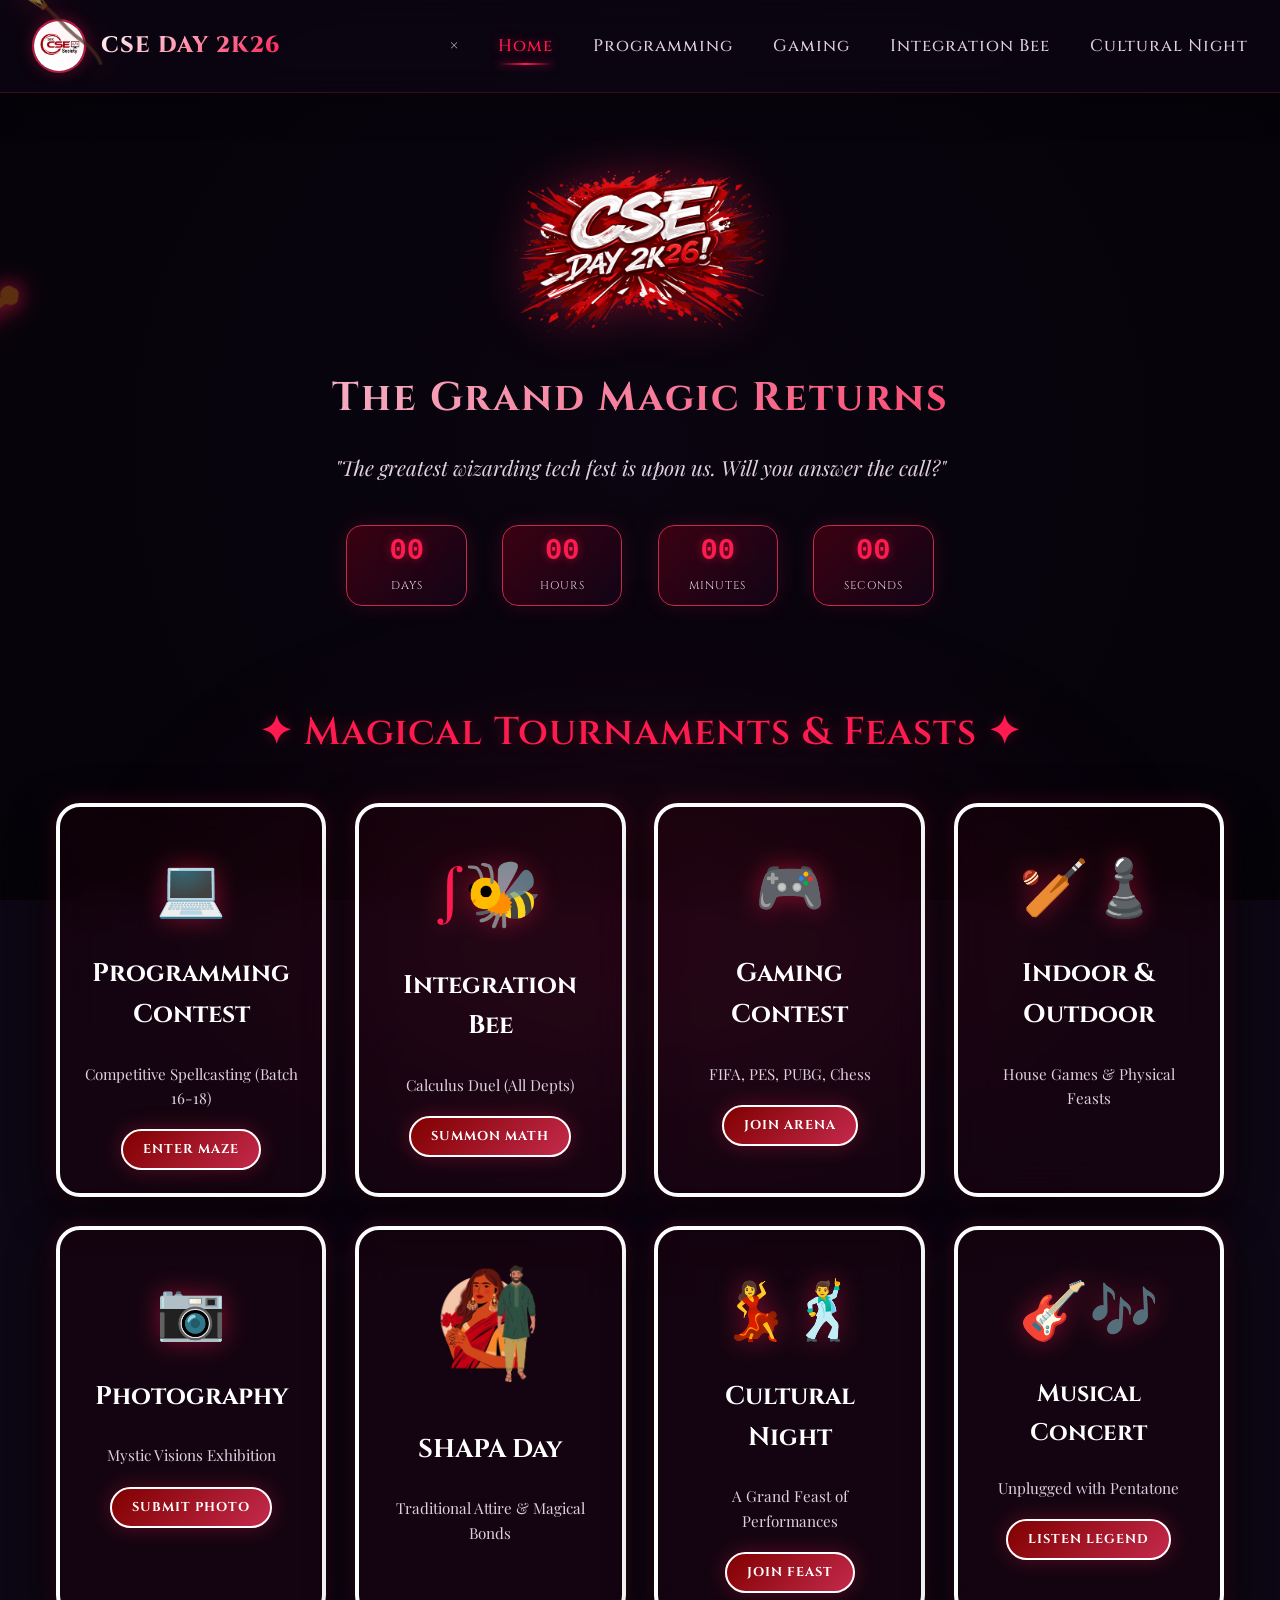
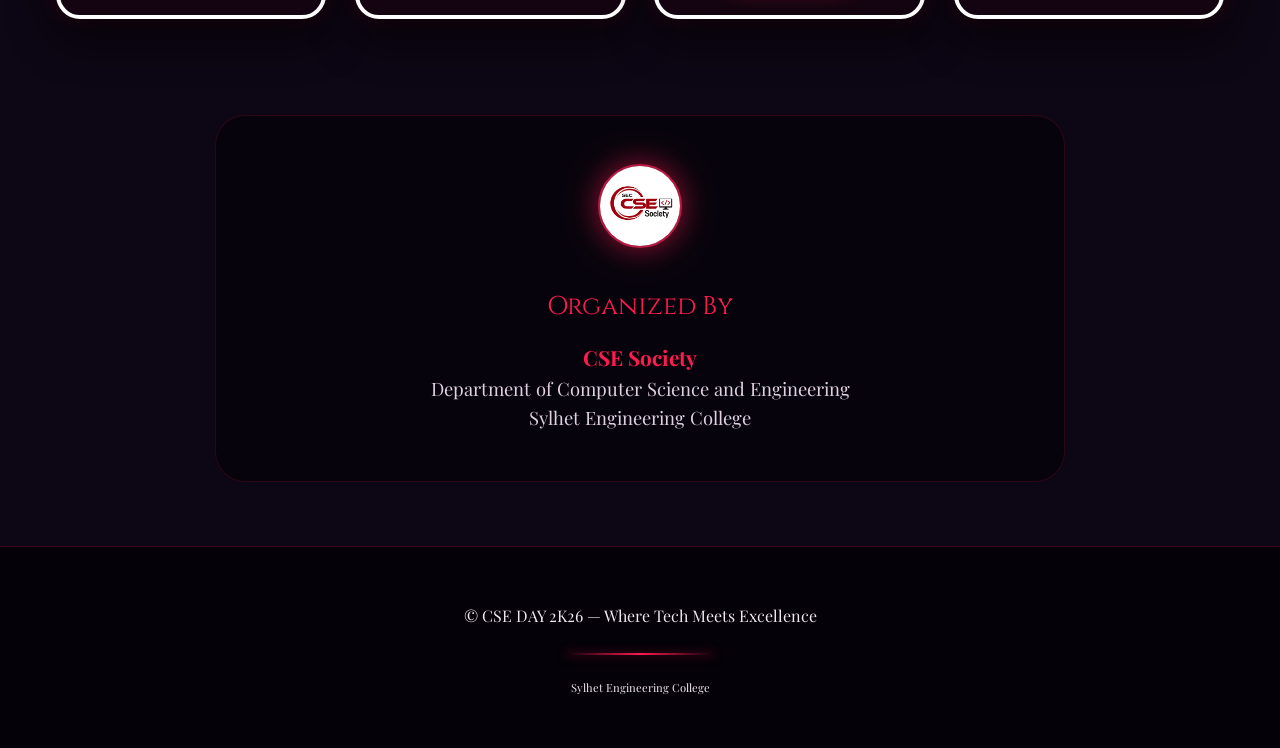
==== commit a4bda727: "final" ====
--- a/index.html
+++ b/index.html
@@ -436,7 +436,9 @@
       }
     }
     createStars();
+  }
   </script>
+  <script src="script.js"></script>
 </body>
 
 </html>
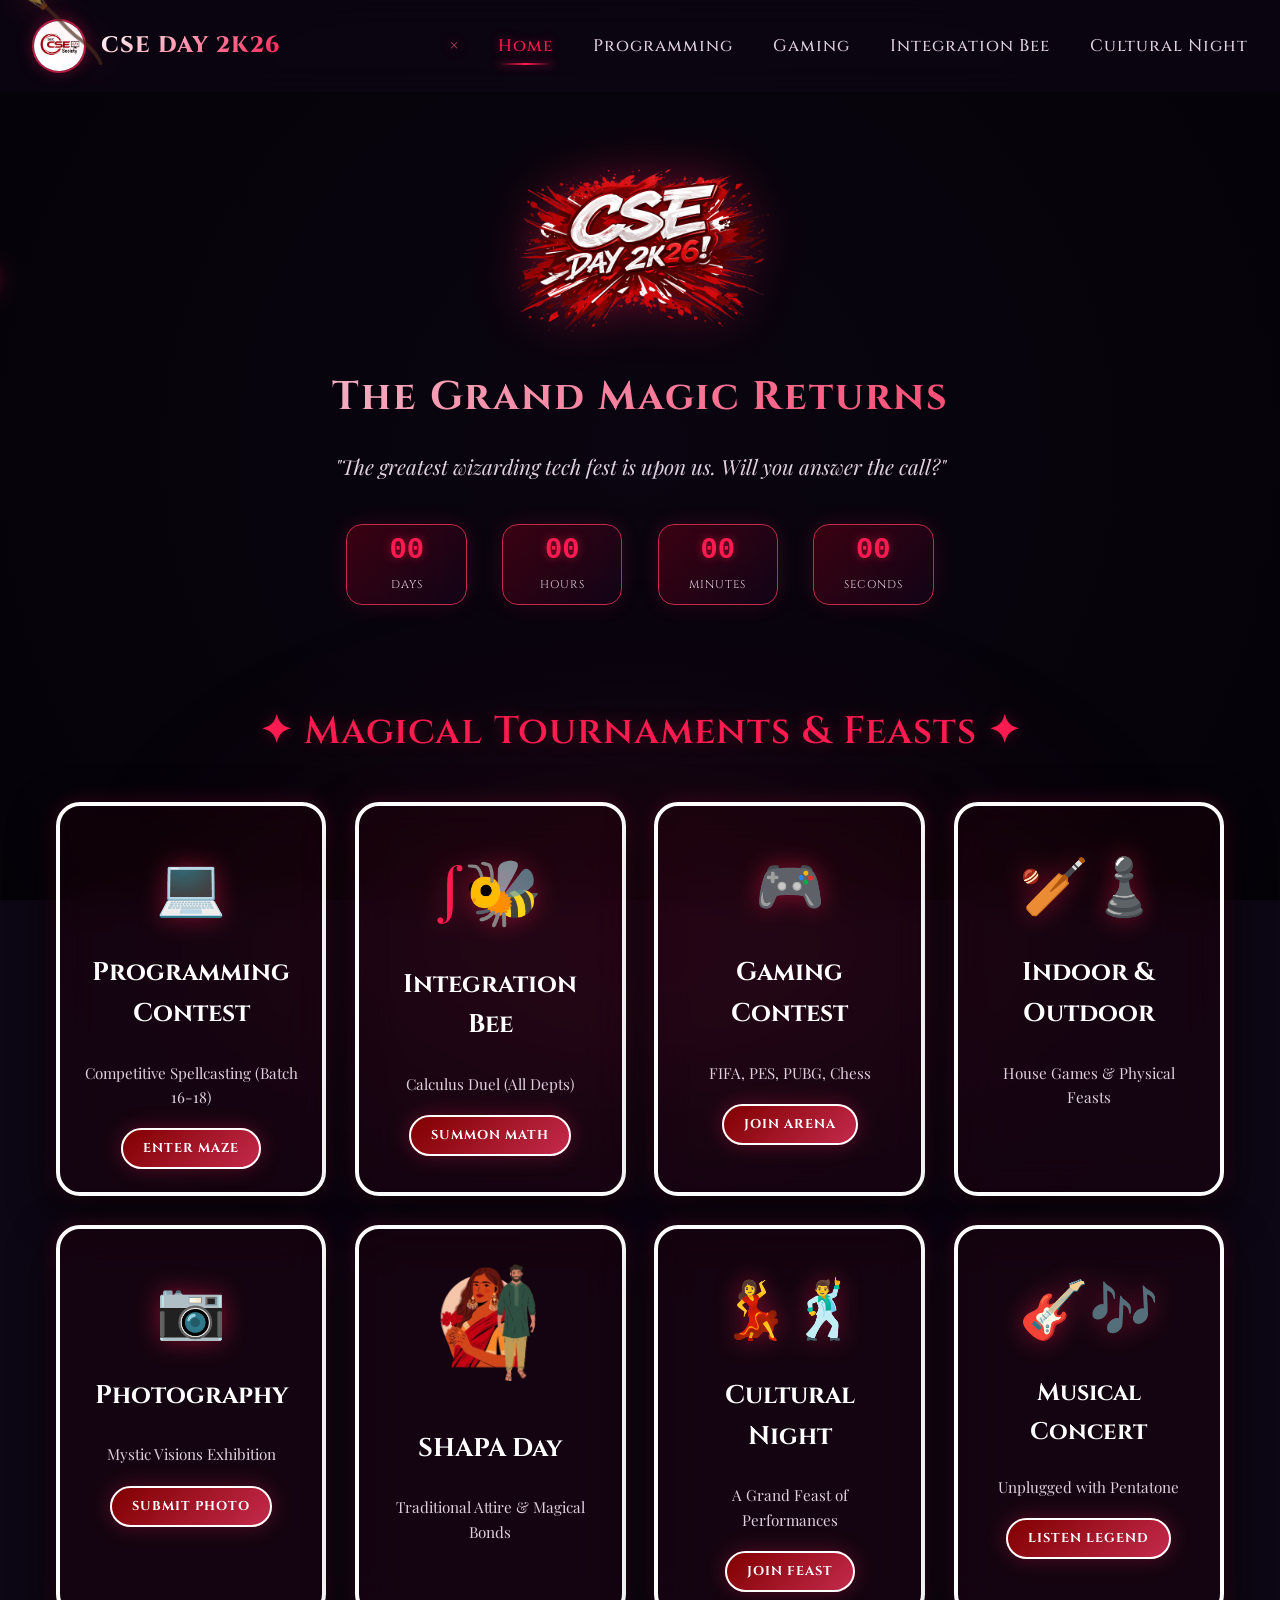
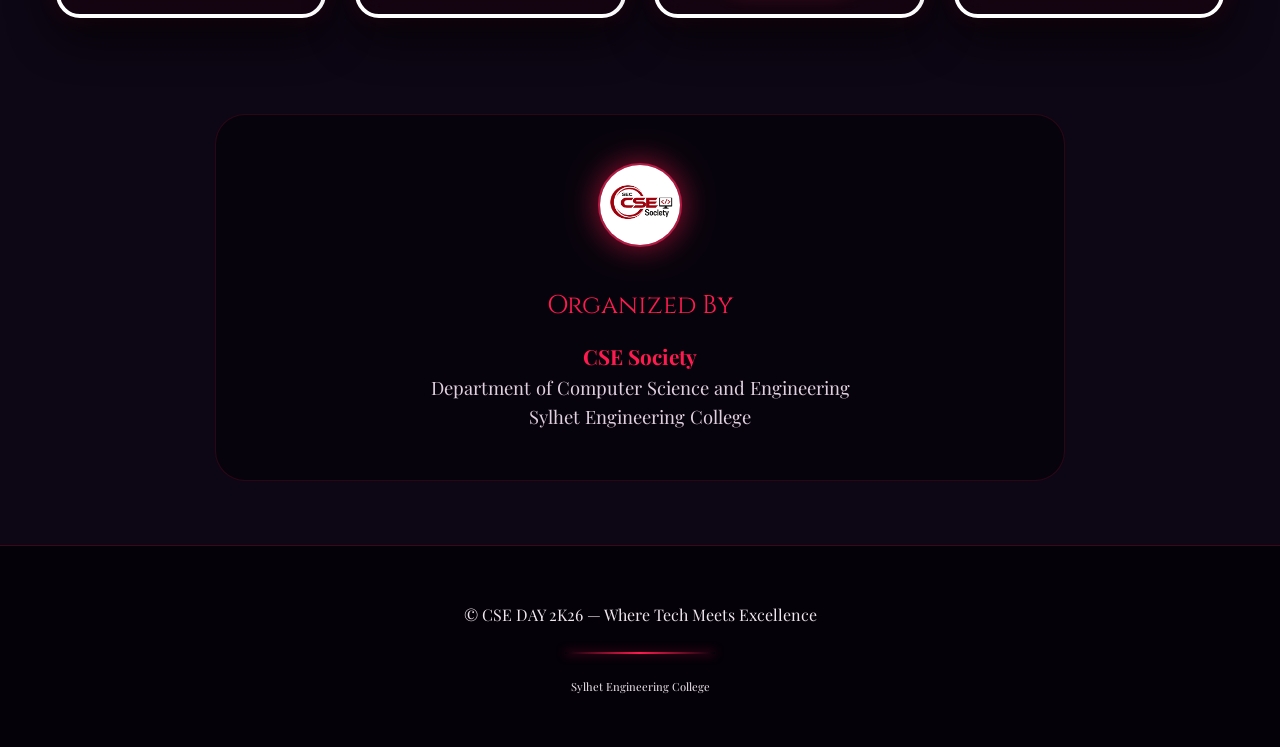
==== commit c3e217b2: "finall" ====
--- a/index.html
+++ b/index.html
@@ -328,14 +328,6 @@
     setInterval(updateCountdown, 1000);
     updateCountdown();
 
-    // Mobile Menu Toggle
-    const hamburger = document.getElementById('hamburger');
-    const navMenu = document.getElementById('navMenu');
-    if (hamburger && navMenu) {
-      hamburger.addEventListener('click', () => { navMenu.classList.toggle('active'); hamburger.classList.toggle('active'); });
-    }
-    document.querySelectorAll('.nav-link').forEach(link => { link.addEventListener('click', () => { if (navMenu) navMenu.classList.remove('active'); }); });
-
     // Magical Broom Sparkle Trail
     function createSparkle(x, y) {
       const sparkle = document.createElement('div');
--- a/style.css
+++ b/style.css
@@ -94,9 +94,9 @@
   background: rgba(13, 6, 20, 0.7);
   backdrop-filter: blur(16px);
   -webkit-backdrop-filter: blur(16px);
-  border-bottom: 1px solid rgba(184, 26, 68, 0.3);
+  border-bottom: none;
   padding: 1rem 2rem;
-  box-shadow: 0 4px 30px rgba(0, 0, 0, 0.5);
+  box-shadow: none;
 }
 .nav-container {
   max-width: 1400px;
@@ -173,7 +173,7 @@
   display: none;
   flex-direction: column;
   cursor: pointer;
-  z-index: 101;
+  z-index: 2001;
 }
 .hamburger span {
   width: 30px;
@@ -190,7 +190,7 @@
   position: fixed; /* Fixed so it follows scroll magically */
   width: 160px;
   height: auto;
-  z-index: 10000; /* Above almost everything */
+  z-index: 500; /* Keep above content but below mobile nav */
   filter: drop-shadow(0 0 15px rgba(255, 26, 79, 0.6));
   pointer-events: none;
   opacity: 1;
@@ -200,6 +200,7 @@
   width: 120px;
   transform: rotate(45deg) scaleX(-1);
   opacity: 0.7;
+  z-index: 500;
 }
 
 @keyframes randomFlight1 {
@@ -449,10 +450,21 @@
   transition: opacity 0.4s ease;
 }
 .nav-overlay.active {
-  opacity: 1;
-  visibility: visible;
-}
-
+    opacity: 0.88 !important;
+    visibility: visible !important;
+    background: rgba(0, 0, 0, 0.35) !important;
+    backdrop-filter: none !important;
+  }
+
+  .nav-menu a:hover,
+  .nav-menu .nav-link:hover {
+    color: #ffb7cb !important;
+  }
+
+  .close-menu {
+    color: #ff5c8a !important;
+    text-shadow: 0 0 12px rgba(255, 26, 79, 0.9) !important;
+  }
 /* ULTIMATE RESPONSIVE REFINEMENT (v3) */
 html, body { overflow-x: hidden; width: 100%; position: relative;}
 .main-wrapper { overflow: hidden; width: 100%; position: relative;}
@@ -477,64 +489,69 @@
 }
 
 @media (max-width: 768px) {
+
   .close-menu { 
-    display: block !important; 
-    position: absolute; 
-    top: 25px; 
-    right: 25px; 
-    font-size: 2.5rem; 
-    color: #ff1a4f; 
-    cursor: pointer; 
-    z-index: 1001;
-    line-height: 1;
-  }
+    display: block;
+    position: absolute;
+    top: 25px;
+    right: 25px;
+    font-size: 2.5rem;
+    color: #ff1a4f;
+    cursor: pointer;
+    z-index: 1002;
+  }
+
+  .hamburger {
+    display: flex;
+    z-index: 1003;
+  }
+
   .nav-menu {
     position: fixed;
+    top: 0;
     right: -100%;
-    top: 0;
+    width: 300px;
+    height: 100vh;
+
+    display: flex;
     flex-direction: column;
-    background: rgba(25, 0, 10, 0.98); 
-    backdrop-filter: blur(35px);
-    width: 280px; /* Simplified Width */
-    height: 100vh;
-    padding: 6rem 1.5rem;
+    align-items: center;
+    justify-content: center;
     gap: 2rem;
-    transition: 0.5s cubic-bezier(0.19, 1, 0.22, 1);
-    box-shadow: -15px 0 40px rgba(0,0,0,0.9);
-    border-left: 2px solid rgba(255, 26, 79, 0.5);
-    border-radius: 40px 0 0 40px; 
-    z-index: 1000;
-    align-items: center;
-    text-align: center;
-  }
-  .nav-menu.active { right: 0; }
-  .hamburger { display: flex; }
-  
-  .detail-card { padding: 2.5rem; margin-bottom: 2.5rem; }
-}
-
-@media (max-width: 600px) {
-  /* THE MAGICAL 2-COLUMN MOBILE GRID WITH X-AXIS MARGIN */
-  .explorer-grid { 
-    grid-template-columns: 1fr 1fr; 
-    column-gap: 0.8rem; 
-    row-gap: 1.2rem;
-    padding: 0 1.5rem; /* Increased X Margin for the Grid */
-    margin: 2.5rem auto;
-  }
-  .detail-card { 
-    padding: 1.2rem 0.8rem; 
-    border-radius: 18px; 
-    border-width: 3px; 
-    margin: 0 0.2rem; /* Subtle Extra Card Margin */
-  }
-  .detail-card h3 { font-size: 1.1rem !important; margin-top: 0.5rem; }
-  .live-icon { font-size: 2.2rem !important; margin-bottom: 0.5rem !important; }
-  .register-btn { font-size: 0.75rem !important; padding: 10px 12px !important; }
-
-  .glowing-text { font-size: 2.2rem; }
-  .navbar { padding: 0.8rem 1.2rem; }
-  .logo-text { font-size: 1.2rem; }
-  .logo-img { height: 42px; }
-  .broomstick { width: 100px; }
+
+    background: rgba(14, 5, 20, 0.98);
+    backdrop-filter: blur(20px);
+
+    transition: right 0.3s ease;
+    z-index: 1001;
+  }
+
+  .nav-menu.active {
+    right: 0;
+  }
+
+  .nav-menu a {
+    font-size: 1.4rem;
+    color: white;
+  }
+
+}
+@media (max-width: 768px) {
+
+  .nav-menu {
+    display: none !important;
+  }
+
+  .nav-menu.active {
+    display: none !important;
+  }
+
+  .hamburger {
+    display: none !important;
+  }
+
+  .nav-overlay {
+    display: none !important;
+  }
+
 }
